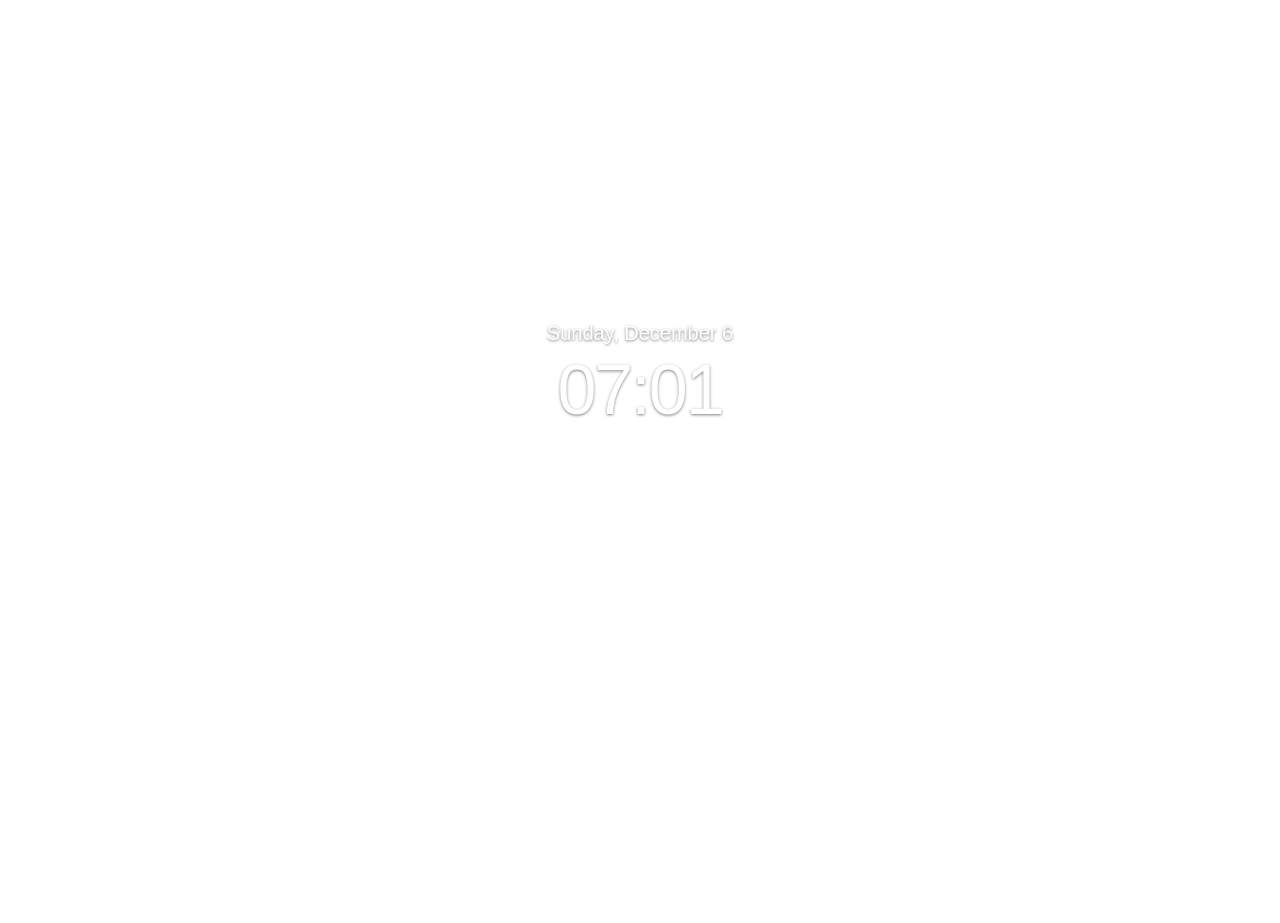
==== m.html @ 186b7756 "Add files via upload" ====
<!DOCTYPE html>
<html lang="en">
<head>
    <meta charset="UTF-8" />
    <meta name="viewport" content="width=device-width, initial-scale=1.0">
    <title>MiniOS Login</title>
    <link rel="stylesheet" href="m.css" />
    <style>
        #taskbar {
        position: fixed;
        bottom: 10px;
        left: 50%;
        transform: translateX(-50%);
        background: rgba(255, 255, 255, 0.2);
        backdrop-filter: blur(12px);
        padding: 8px 16px;
        border-radius: 20px;
        display: flex;
        gap: 16px;
        z-index: 999;
        box-shadow: 0 4px 12px rgba(0,0,0,0.2);
        }

        #taskbar img {
            width: 48px;
            height: 48px;
            border-radius: 12px;
            transition: transform 0.2s ease, box-shadow 0.2s ease;
            cursor: pointer;
        }

        #taskbar img:hover {
            transform: scale(1.1);
            box-shadow: 0 0 10px rgba(0,0,0,0.3);
        }

        #app {
            margin-top: 20px;
            width: 100%;
            height: calc(100vh - 80px);
            border: none;
    }
    </style>
</head>
<body class="mac-blur-background">
    <script src="https://ayaan-creator-web.github.io/Libraries/tako.js"></script>
    <script async src="https://cse.google.com/cse.js?cx=a41e3e3b74f504ac5"></script>
    <div class="login-container">
        <div class="date-time-section">
            <div class="date" id="current-date"></div>
            <div class="time" id="current-time"></div>
        </div>

        <div class="input-section">
            <input type="text" id="username" placeholder="Username" class="input-field"/>
        </div>

        <div class="input-section">
            <input type="password" id="password" placeholder="Password" class="input-field" />
        </div>
    </div>

    <script>
        document.getElementById('username').addEventListener('keydown', (e) => {
            if (e.key === 'Enter') document.getElementById('password').focus();
        });
        async function updateDateTime() {
            const now = new Date();

            const optionsDate = { weekday: 'long', day: 'numeric', month: 'long' };
            document.getElementById('current-date').textContent = now.toLocaleDateString('en-US', optionsDate);

            const optionsTime = { hour: 'numeric', minute: '2-digit', hour12: false };
            let timeString = now.toLocaleTimeString('en-US', optionsTime);

            timeString = timeString.replace(/ (AM|PM)/i, '');

            document.getElementById('current-time').textContent = timeString;
        }

        async function updateTimeLoop() {
            while (document.getElementById('current-time')) {
                updateDateTime();
                await delay(1000); // Delay 1 second (100 was too fast)
            }
        }

        updateTimeLoop();

        updateDateTime();

        document.getElementById('username').addEventListener('focus', function() {
            this.parentNode.style.boxShadow = '0 0 0 2px rgba(255, 255, 255, 0.5)';
        });

        document.getElementById('username').addEventListener('blur', function() {
            this.parentNode.style.boxShadow = 'none';
        });

        document.getElementById('password').addEventListener('focus', function() {
            this.parentNode.style.boxShadow = '0 0 0 2px rgba(255, 255, 255, 0.5)';
        });

        document.getElementById('password').addEventListener('blur', function() {
            this.parentNode.style.boxShadow = 'none';
        });
        function delay(ms) { return new Promise(resolve => setTimeout(resolve, ms)); }
    </script>
    <script src="m.js"></script>
</body>
</html>
---- m.css ----
* {
    box-sizing: border-box;
    margin: 0;
    padding: 0;
}

html, body {
    height: 100%;
    width: 100%;
    font-family: -apple-system, BlinkMacMacSystemFont, "Segoe UI", Roboto, Oxygen, Ubuntu, Cantarell, "Open Sans", "Helvetica Neue", sans-serif;
    display: flex;
    justify-content: center;
    align-items: center;
    overflow: hidden;
    color: white;
}

.mac-blur-background {
    position: relative;
}

.mac-blur-background::before {
    content: "";
    position: absolute;
    top: 0; left: 0; right: 0; bottom: 0;
    background-image: url('../images/background.webp');
    background-size: cover;
    background-position: center;
    filter: blur(30px);
    transform: scale(1.05);
    z-index: -1;
    /* Add transition for smooth effect */
    transition: filter 0.5s ease-out, transform 0.5s ease-out;
}

/* New class to unblur the background */
.mac-blur-background.unblurred::before {
    filter: blur(0px); /* Remove blur */
    transform: scale(1); /* Reset scale to original */
}

.login-container {
    display: flex;
    flex-direction: column;
    align-items: center;
}

.date-time-section {
    text-align: center;
    margin-bottom: 30px;
}

.date {
    font-size: 20px;
    font-weight: 400;
    margin-bottom: 5px;
    text-shadow: 0 1px 3px rgba(0,0,0,0.5);
}

.time {
    font-size: 70px;
    font-weight: 200;
    letter-spacing: -2px;
    text-shadow: 0 1px 3px rgba(0,0,0,0.5);
}

.input-section {
    display: flex;
    align-items: center;
    width: 260px;
    background: rgba(255, 255, 255, 0.15);
    border-radius: 8px;
    padding: 8px 12px;
    margin-bottom: 15px;
}

.input-field {
    flex-grow: 1;
    background: transparent;
    border: none;
    outline: none;
    color: white;
    font-size: 16px;
    padding: 5px 0;
}

.input-field::placeholder {
    color: rgba(255, 255, 255, 0.7);
}

@media (max-width: 768px) {
    .time {
        font-size: 50px;
    }
    .date {
        font-size: 18px;
    }
    .input-section {
        width: 220px;
    }
}

/* In your CSS file (e.g., style.css) */

/* In your CSS file (e.g., style.css) */

#taskbar {
    position: fixed; /* Fixes it to the viewport */
    bottom: 0; /* Positions it at the bottom */
    left: 50%; /* Start from the middle */
    transform: translateX(-50%); /* Pull it back by half its width to truly center */
    width: fit-content; /* Only take up space needed by icons */
    max-width: 90%; /* Ensure it doesn't get too wide on smaller screens */
    background-color: rgba(50, 50, 50, 0.7); /* Dark, slightly transparent background */
    padding: 10px 15px; /* Padding inside the taskbar */
    display: flex;
    justify-content: center; /* Centers the icons horizontally */
    align-items: center; /* Vertically centers icons if they have different heights */
    box-shadow: 0 -5px 15px rgba(0, 0, 0, 0.4); /* Subtle shadow above */
    z-index: 1000; /* Ensures it stays on top of other content */
    backdrop-filter: blur(10px); /* Mac-like blur effect */
    -webkit-backdrop-filter: blur(10px); /* Safari compatibility */
    border-top-left-radius: 15px; /* Rounded top corners */
    border-top-right-radius: 15px;
    border: 1px solid rgba(255, 255, 255, 0.1); /* Subtle border */
}

#taskbar image { /* Targeting the image elements you add to the taskbar */
    width: 50px;
    height: 50px;
    margin: 12px 12px; /* Increased horizontal spacing between icons */
    border-radius: 12px; /* Slightly rounded corners for icons */
    cursor: pointer;
    transition: transform 0.2s ease-in-out, box-shadow 0.2s ease-in-out; /* Added box-shadow to transition */
    /* Add a subtle box-shadow for more visibility */
    box-shadow: 0 2px 8px rgba(0, 0, 0, 0.3);
    border-radius: 10px;
    width: 50px;height: 50px;
}

#taskbar image:hover {
    transform: translateY(-12px) scale(1.15); /* "Pop-up" and slight scale effect on hover */
    box-shadow: 0 5px 15px rgba(0, 0, 0, 0.5); /* Enhanced shadow on hover */
}
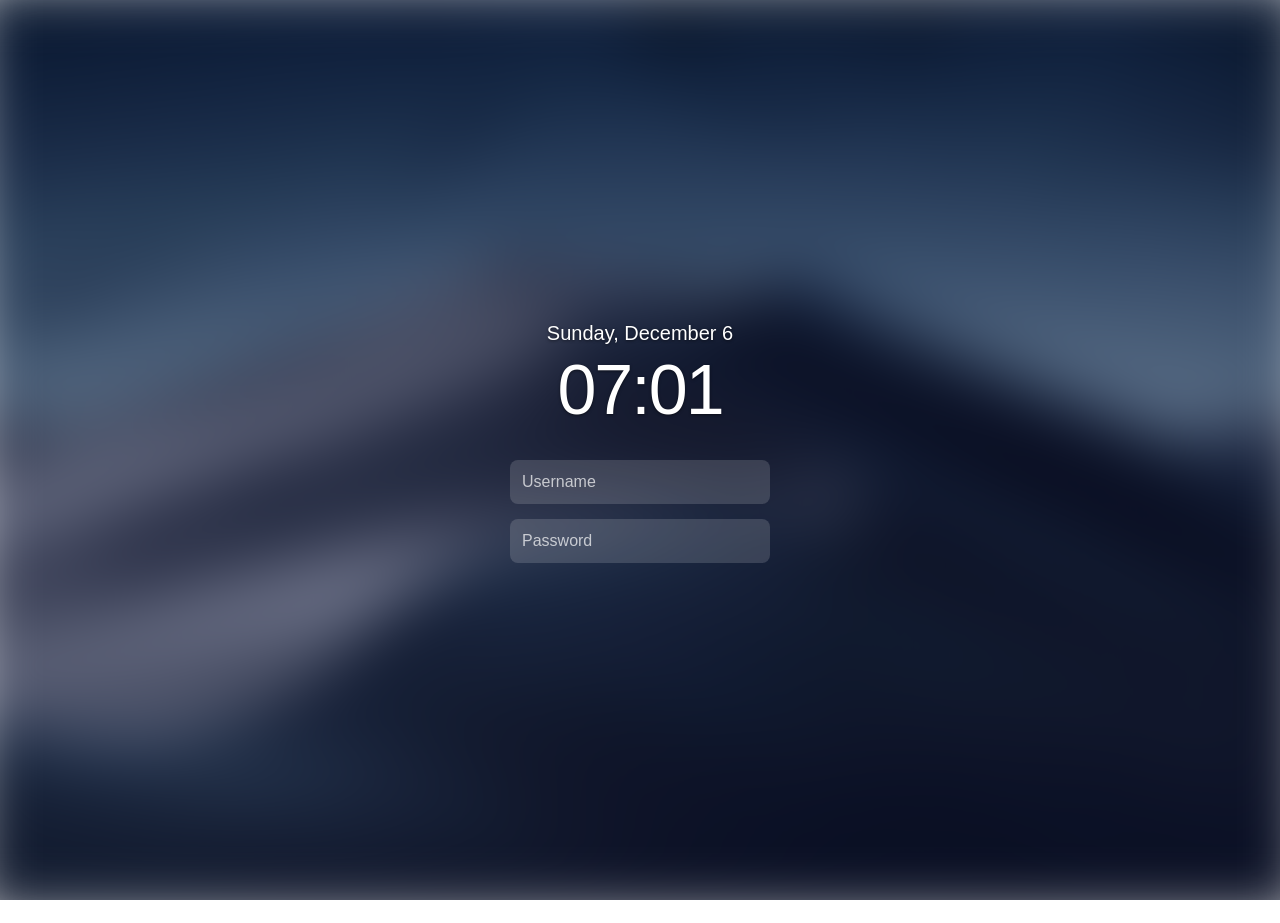
==== commit a14c5940: "Update m.html" ====
--- a/m.html
+++ b/m.html
@@ -39,7 +39,28 @@
             width: 100%;
             height: calc(100vh - 80px);
             border: none;
-    }
+        }
+
+        /* Styles for the welcome message at the top */
+        .welcome-message {
+            position: fixed;
+            top: 20px; /* Adjust as needed */
+            width: 100%;
+            text-align: center;
+            color: white;
+            font-size: 16px; /* Tiny font size */
+            font-weight: 500;
+            opacity: 0; /* Initially hidden */
+            visibility: hidden; /* Initially hidden */
+            transition: opacity 2s ease-in-out, visibility 2s ease-in-out; /* Slow fade out */
+            z-index: 1000;
+            text-shadow: 0 1px 3px rgba(0,0,0,0.5);
+        }
+
+        .welcome-message.show {
+            opacity: 1; /* Instant show */
+            visibility: visible;
+        }
     </style>
 </head>
 <body class="mac-blur-background">
@@ -58,6 +79,10 @@
         <div class="input-section">
             <input type="password" id="password" placeholder="Password" class="input-field" />
         </div>
+    </div>
+
+    <div id="welcomeMessage" class="welcome-message">
+        Welcome, <span id="messageUsername"></span>!
     </div>
 
     <script>
@@ -81,7 +106,7 @@
         async function updateTimeLoop() {
             while (document.getElementById('current-time')) {
                 updateDateTime();
-                await delay(1000); // Delay 1 second (100 was too fast)
+                await delay(100); // Delay 1 second (100 was too fast)
             }
         }
 
@@ -108,4 +133,4 @@
     </script>
     <script src="m.js"></script>
 </body>
-</html>+</html>
--- a/m.css
+++ b/m.css
@@ -23,7 +23,7 @@
     content: "";
     position: absolute;
     top: 0; left: 0; right: 0; bottom: 0;
-    background-image: url('../images/background.webp');
+    background-image: url('background.webp');
     background-size: cover;
     background-position: center;
     filter: blur(30px);
@@ -141,4 +141,4 @@
 #taskbar image:hover {
     transform: translateY(-12px) scale(1.15); /* "Pop-up" and slight scale effect on hover */
     box-shadow: 0 5px 15px rgba(0, 0, 0, 0.5); /* Enhanced shadow on hover */
-}+}
